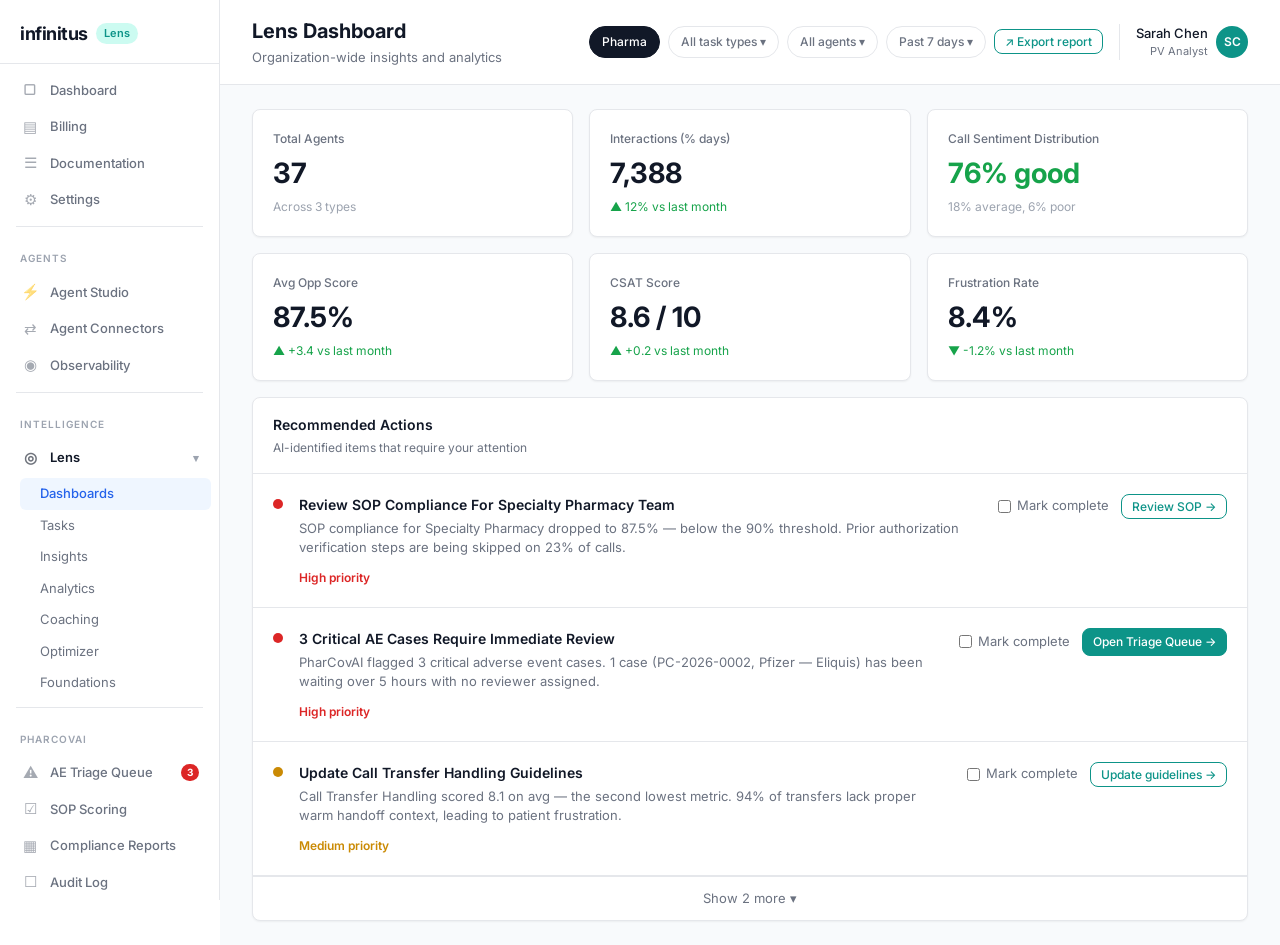
==== demo/index.html @ 4aab5fca "infinitus assignment" ====
<!DOCTYPE html>
<html lang="en">
<head>
  <meta charset="UTF-8">
  <meta name="viewport" content="width=device-width, initial-scale=1.0">
  <title>Infinitus Lens — Dashboard</title>
  <link rel="preconnect" href="https://fonts.googleapis.com">
  <link href="https://fonts.googleapis.com/css2?family=Inter:wght@400;500;600;700&display=swap" rel="stylesheet">
  <link rel="stylesheet" href="css/styles.css">
</head>
<body>

<div class="lens-shell">

  <!-- Sidebar -->
  <aside class="lens-sidebar">
    <div class="lens-brand">
      <span class="lens-brand-text">infinitus</span>
      <span class="lens-brand-badge">Lens</span>
    </div>

    <nav class="lens-nav-section">
      <a href="index.html" class="lens-nav-item">
        <span class="nav-icon">&#9634;</span> Dashboard
      </a>
      <a href="#" class="lens-nav-item">
        <span class="nav-icon">&#9636;</span> Billing
      </a>
      <a href="#" class="lens-nav-item">
        <span class="nav-icon">&#9776;</span> Documentation
      </a>
      <a href="#" class="lens-nav-item">
        <span class="nav-icon">&#9881;</span> Settings
      </a>
    </nav>

    <div class="lens-nav-divider"></div>

    <div class="lens-nav-label">Agents</div>
    <nav class="lens-nav-section">
      <a href="#" class="lens-nav-item">
        <span class="nav-icon">&#9889;</span> Agent Studio
      </a>
      <a href="#" class="lens-nav-item">
        <span class="nav-icon">&#8644;</span> Agent Connectors
      </a>
      <a href="#" class="lens-nav-item">
        <span class="nav-icon">&#9673;</span> Observability
      </a>
    </nav>

    <div class="lens-nav-divider"></div>

    <div class="lens-nav-label">Intelligence</div>
    <nav class="lens-nav-section">
      <a href="#" class="lens-nav-item lens-nav-parent">
        <span class="nav-icon">&#9678;</span> Lens
        <span class="lens-nav-chevron">&#9662;</span>
      </a>
      <div class="lens-nav-children">
        <a href="index.html" class="lens-nav-child active">Dashboards</a>
        <a href="#" class="lens-nav-child">Tasks</a>
        <a href="#" class="lens-nav-child">Insights</a>
        <a href="#" class="lens-nav-child">Analytics</a>
        <a href="#" class="lens-nav-child">Coaching</a>
        <a href="#" class="lens-nav-child">Optimizer</a>
        <a href="#" class="lens-nav-child">Foundations</a>
      </div>
    </nav>

    <div class="lens-nav-divider"></div>

    <div class="lens-nav-label">PharCovAI</div>
    <nav class="lens-nav-section">
      <a href="triage-queue.html" class="lens-nav-item">
        <span class="nav-icon">&#9888;</span> AE Triage Queue
        <span class="lens-nav-badge">3</span>
      </a>
      <a href="#" class="lens-nav-item">
        <span class="nav-icon">&#9745;</span> SOP Scoring
      </a>
      <a href="#" class="lens-nav-item">
        <span class="nav-icon">&#9638;</span> Compliance Reports
      </a>
      <a href="#" class="lens-nav-item">
        <span class="nav-icon">&#9744;</span> Audit Log
      </a>
    </nav>
  </aside>

  <!-- Body -->
  <div class="lens-body">

    <!-- Header -->
    <header class="lens-header">
      <div>
        <h1 class="lens-header-title">Lens Dashboard</h1>
        <p class="lens-header-subtitle">Organization-wide insights and analytics</p>
      </div>
      <div class="lens-header-actions">
        <span class="lens-filter-pill active">Pharma</span>
        <span class="lens-filter-pill">All task types &#9662;</span>
        <span class="lens-filter-pill">All agents &#9662;</span>
        <span class="lens-filter-pill">Past 7 days &#9662;</span>
        <button class="btn btn-secondary btn-sm">&#8599; Export report</button>
        <div class="lens-user">
          <div class="lens-user-info">
            <div class="lens-user-name">Sarah Chen</div>
            <div class="lens-user-role">PV Analyst</div>
          </div>
          <div class="lens-user-avatar">SC</div>
        </div>
      </div>
    </header>

    <!-- Content -->
    <main class="lens-content">

      <!-- Stats Row 1 -->
      <div class="stats-grid">
        <div class="stat-card">
          <div class="stat-label">Total Agents</div>
          <div class="stat-value">37</div>
          <div class="stat-detail">Across 3 types</div>
        </div>
        <div class="stat-card">
          <div class="stat-label">Interactions (% days)</div>
          <div class="stat-value">7,388</div>
          <div class="stat-change positive">&#9650; 12% vs last month</div>
        </div>
        <div class="stat-card">
          <div class="stat-label">Call Sentiment Distribution</div>
          <div class="stat-value" style="color: var(--color-success);">76% good</div>
          <div class="stat-detail">18% average, 6% poor</div>
        </div>
      </div>

      <!-- Stats Row 2 -->
      <div class="stats-grid">
        <div class="stat-card">
          <div class="stat-label">Avg Opp Score</div>
          <div class="stat-value">87.5%</div>
          <div class="stat-change positive">&#9650; +3.4 vs last month</div>
        </div>
        <div class="stat-card">
          <div class="stat-label">CSAT Score</div>
          <div class="stat-value">8.6 / 10</div>
          <div class="stat-change positive">&#9650; +0.2 vs last month</div>
        </div>
        <div class="stat-card">
          <div class="stat-label">Frustration Rate</div>
          <div class="stat-value">8.4%</div>
          <div class="stat-change positive">&#9660; -1.2% vs last month</div>
        </div>
      </div>

      <!-- Recommended Actions -->
      <div class="card mt-4">
        <div class="card-header">
          <div>
            <span class="card-title">Recommended Actions</span>
            <div class="text-sm text-secondary" style="margin-top: 4px;">AI-identified items that require your attention</div>
          </div>
        </div>
        <div class="card-body" style="padding: 0;">

          <!-- Action 1: SOP Compliance -->
          <div class="action-item">
            <div class="action-dot critical"></div>
            <div class="action-content">
              <div class="action-title">Review SOP Compliance For Specialty Pharmacy Team</div>
              <div class="action-desc">SOP compliance for Specialty Pharmacy dropped to 87.5% &mdash; below the 90% threshold. Prior authorization verification steps are being skipped on 23% of calls.</div>
              <span class="action-priority high">High priority</span>
            </div>
            <div class="action-buttons">
              <label class="action-check"><input type="checkbox"> Mark complete</label>
              <button class="btn btn-sm btn-secondary">Review SOP &rarr;</button>
            </div>
          </div>

          <!-- Action 2: PharCovAI AE Cases -->
          <div class="action-item">
            <div class="action-dot critical"></div>
            <div class="action-content">
              <div class="action-title">3 Critical AE Cases Require Immediate Review</div>
              <div class="action-desc">PharCovAI flagged 3 critical adverse event cases. 1 case (PC-2026-0002, Pfizer &mdash; Eliquis) has been waiting over 5 hours with no reviewer assigned.</div>
              <span class="action-priority high">High priority</span>
            </div>
            <div class="action-buttons">
              <label class="action-check"><input type="checkbox"> Mark complete</label>
              <a href="triage-queue.html" class="btn btn-sm btn-primary">Open Triage Queue &rarr;</a>
            </div>
          </div>

          <!-- Action 3: Call Transfer -->
          <div class="action-item">
            <div class="action-dot medium"></div>
            <div class="action-content">
              <div class="action-title">Update Call Transfer Handling Guidelines</div>
              <div class="action-desc">Call Transfer Handling scored 8.1 on avg &mdash; the second lowest metric. 94% of transfers lack proper warm handoff context, leading to patient frustration.</div>
              <span class="action-priority medium">Medium priority</span>
            </div>
            <div class="action-buttons">
              <label class="action-check"><input type="checkbox"> Mark complete</label>
              <button class="btn btn-sm btn-secondary">Update guidelines &rarr;</button>
            </div>
          </div>

          <div class="action-show-more">Show 2 more &#9662;</div>
        </div>
      </div>

    </main>
  </div>
</div>

</body>
</html>
---- demo/css/styles.css ----
/* PharCovAI Demo — Design System */

/* ========== CSS Variables ========== */
:root {
  --color-primary: #000000;
  --color-background: #FFFFFF;
  --color-surface: #F8F9FA;
  --color-accent: #0D9488;
  --color-accent-hover: #0F766E;
  --color-accent-light: #CCFBF1;
  --color-gradient-start: #0D9488;
  --color-gradient-end: #0EA5E9;
  --color-border: #E5E7EB;
  --color-text: #111827;
  --color-text-secondary: #6B7280;
  --color-text-muted: #9CA3AF;

  --color-severity-critical: #DC2626;
  --color-severity-critical-bg: #FEE2E2;
  --color-severity-high: #EA580C;
  --color-severity-high-bg: #FFF7ED;
  --color-severity-medium: #CA8A04;
  --color-severity-medium-bg: #FEFCE8;
  --color-severity-low: #16A34A;
  --color-severity-low-bg: #F0FDF4;

  --color-status-new: #3B82F6;
  --color-status-review: #8B5CF6;
  --color-status-confirmed: #16A34A;
  --color-status-dismissed: #6B7280;
  --color-status-escalated: #EA580C;

  --color-danger: #DC2626;
  --color-warning: #EA580C;
  --color-success: #16A34A;

  --font-family: 'Inter', -apple-system, BlinkMacSystemFont, 'Segoe UI', sans-serif;
  --border-radius: 8px;
  --border-radius-sm: 4px;
  --border-radius-pill: 999px;
  --shadow-sm: 0 1px 2px rgba(0, 0, 0, 0.05);
  --shadow-md: 0 1px 3px rgba(0, 0, 0, 0.1), 0 1px 2px rgba(0, 0, 0, 0.06);
  --shadow-lg: 0 4px 6px rgba(0, 0, 0, 0.1);
  --transition: 150ms ease;
}

/* ========== Reset & Base ========== */
*, *::before, *::after {
  box-sizing: border-box;
  margin: 0;
  padding: 0;
}

html {
  font-size: 14px;
  -webkit-font-smoothing: antialiased;
}

body {
  font-family: var(--font-family);
  color: var(--color-text);
  background: var(--color-background);
  line-height: 1.5;
  min-height: 100vh;
}

a {
  color: var(--color-accent);
  text-decoration: none;
}

a:hover {
  text-decoration: underline;
}

/* ========== Typography ========== */
h1 { font-size: 24px; font-weight: 700; }
h2 { font-size: 18px; font-weight: 600; }
h3 { font-size: 16px; font-weight: 600; }
h4 { font-size: 14px; font-weight: 600; }

.text-secondary { color: var(--color-text-secondary); }
.text-muted { color: var(--color-text-muted); }
.text-sm { font-size: 12px; }
.text-xs { font-size: 11px; }
.font-medium { font-weight: 500; }
.font-semibold { font-weight: 600; }

/* ========== Lens Shell ========== */
.lens-shell {
  display: flex;
  min-height: 100vh;
}

.lens-sidebar {
  width: 220px;
  background: #FFFFFF;
  border-right: 1px solid var(--color-border);
  flex-shrink: 0;
  position: fixed;
  top: 0;
  left: 0;
  height: 100vh;
  overflow-y: auto;
  z-index: 50;
}

.lens-body {
  flex: 1;
  margin-left: 220px;
  display: flex;
  flex-direction: column;
  min-height: 100vh;
}

.lens-brand {
  display: flex;
  align-items: center;
  gap: 8px;
  padding: 20px 20px 16px;
  border-bottom: 1px solid var(--color-border);
  margin-bottom: 8px;
}

.lens-brand-text {
  font-size: 18px;
  font-weight: 700;
  color: var(--color-text);
  letter-spacing: -0.5px;
}

.lens-brand-badge {
  font-size: 11px;
  font-weight: 600;
  color: var(--color-accent);
  background: var(--color-accent-light);
  padding: 2px 8px;
  border-radius: var(--border-radius-pill);
}

.lens-nav-label {
  font-size: 10px;
  font-weight: 600;
  text-transform: uppercase;
  letter-spacing: 1px;
  color: var(--color-text-muted);
  padding: 16px 20px 8px;
}

.lens-nav-section {
  padding: 0 8px;
}

.lens-nav-item {
  display: flex;
  align-items: center;
  gap: 10px;
  padding: 7px 12px;
  font-size: 13px;
  font-weight: 500;
  color: var(--color-text-secondary);
  border-radius: 6px;
  cursor: pointer;
  transition: all 150ms ease;
  text-decoration: none;
}

.lens-nav-item:hover {
  background: #F1F5F9;
  color: var(--color-text);
  text-decoration: none;
}

.lens-nav-item.active {
  background: #EFF6FF;
  color: #2563EB;
}

.lens-nav-item .nav-icon {
  font-size: 15px;
  width: 20px;
  text-align: center;
  opacity: 0.6;
}

.lens-nav-item.active .nav-icon {
  opacity: 1;
}

.lens-nav-badge {
  margin-left: auto;
  background: var(--color-severity-critical);
  color: white;
  font-size: 10px;
  font-weight: 700;
  padding: 1px 6px;
  border-radius: var(--border-radius-pill);
  min-width: 18px;
  text-align: center;
}

.lens-nav-parent {
  font-weight: 600;
  color: var(--color-text);
}

.lens-nav-chevron {
  margin-left: auto;
  font-size: 11px;
  color: var(--color-text-muted);
}

.lens-nav-children {
  padding-left: 12px;
  margin-top: 2px;
}

.lens-nav-child {
  display: flex;
  align-items: center;
  gap: 8px;
  padding: 6px 12px 6px 20px;
  font-size: 13px;
  color: var(--color-text-secondary);
  border-radius: 6px;
  cursor: pointer;
  transition: all 150ms ease;
  text-decoration: none;
}

.lens-nav-child:hover {
  background: #F1F5F9;
  color: var(--color-text);
  text-decoration: none;
}

.lens-nav-child.active {
  background: #EFF6FF;
  color: #2563EB;
  font-weight: 500;
}

.lens-nav-divider {
  height: 1px;
  background: var(--color-border);
  margin: 8px 16px;
}

/* ========== Lens Header ========== */
.lens-header {
  display: flex;
  align-items: center;
  justify-content: space-between;
  padding: 16px 32px;
  background: white;
  border-bottom: 1px solid var(--color-border);
  position: sticky;
  top: 0;
  z-index: 100;
  min-height: 64px;
}

.lens-header-title {
  font-size: 20px;
  font-weight: 700;
  color: var(--color-text);
  margin: 0;
}

.lens-header-subtitle {
  font-size: 13px;
  color: var(--color-text-secondary);
  margin-top: 2px;
}

.lens-header-actions {
  display: flex;
  align-items: center;
  gap: 8px;
}

.lens-filter-pill {
  display: inline-flex;
  align-items: center;
  gap: 4px;
  padding: 6px 12px;
  font-size: 12px;
  font-weight: 500;
  color: var(--color-text-secondary);
  background: white;
  border: 1px solid var(--color-border);
  border-radius: var(--border-radius-pill);
  cursor: pointer;
  transition: all 150ms ease;
}

.lens-filter-pill:hover {
  border-color: var(--color-text-muted);
}

.lens-filter-pill.active {
  background: var(--color-text);
  color: white;
  border-color: var(--color-text);
}

/* ========== Lens Content ========== */
.lens-content {
  flex: 1;
  padding: 24px 32px;
  background: #F8FAFC;
}

/* ========== Lens User ========== */
.lens-user {
  display: flex;
  align-items: center;
  gap: 8px;
  margin-left: 8px;
  padding-left: 16px;
  border-left: 1px solid var(--color-border);
}

.lens-user-info {
  text-align: right;
}

.lens-user-name {
  font-size: 13px;
  font-weight: 500;
  color: var(--color-text);
}

.lens-user-role {
  font-size: 11px;
  color: var(--color-text-secondary);
}

.lens-user-avatar {
  width: 32px;
  height: 32px;
  border-radius: 50%;
  background: var(--color-accent);
  display: flex;
  align-items: center;
  justify-content: center;
  font-size: 12px;
  font-weight: 600;
  color: white;
}

/* ========== Breadcrumb ========== */
.lens-breadcrumb {
  display: flex;
  align-items: center;
  gap: 6px;
  font-size: 12px;
  color: var(--color-text-muted);
  margin-bottom: 4px;
}

.lens-breadcrumb a {
  color: var(--color-text-secondary);
  text-decoration: none;
}

.lens-breadcrumb a:hover {
  color: var(--color-accent);
}

/* ========== Layout ========== */
.page-layout {
  display: flex;
  flex: 1;
}

.sidebar {
  width: 220px;
  border-right: 1px solid var(--color-border);
  background: var(--color-surface);
  padding: 20px;
  flex-shrink: 0;
  overflow-y: auto;
}

.main-content {
  flex: 1;
  padding: 24px;
  overflow-x: auto;
}

/* ========== Cards ========== */
.card {
  background: white;
  border: 1px solid var(--color-border);
  border-radius: var(--border-radius);
  box-shadow: var(--shadow-sm);
}

.card-header {
  padding: 16px 20px;
  border-bottom: 1px solid var(--color-border);
  display: flex;
  align-items: center;
  justify-content: space-between;
}

.card-body {
  padding: 20px;
}

.card-title {
  font-size: 14px;
  font-weight: 600;
  color: var(--color-text);
}

/* ========== Badges ========== */
.badge {
  display: inline-flex;
  align-items: center;
  padding: 2px 8px;
  border-radius: var(--border-radius-pill);
  font-size: 11px;
  font-weight: 600;
  text-transform: uppercase;
  letter-spacing: 0.5px;
  white-space: nowrap;
}

.badge-critical { background: var(--color-severity-critical); color: white; }
.badge-high { background: var(--color-severity-high); color: white; }
.badge-medium { background: var(--color-severity-medium); color: white; }
.badge-low { background: var(--color-severity-low); color: white; }

.badge-new { background: var(--color-status-new); color: white; }
.badge-review { background: var(--color-status-review); color: white; }
.badge-confirmed { background: var(--color-status-confirmed); color: white; }
.badge-dismissed { background: var(--color-status-dismissed); color: white; }
.badge-escalated { background: var(--color-status-escalated); color: white; }

.badge-outline {
  background: transparent;
  border: 1px solid var(--color-border);
  color: var(--color-text-secondary);
}

/* ========== Buttons ========== */
.btn {
  display: inline-flex;
  align-items: center;
  gap: 6px;
  padding: 8px 16px;
  font-size: 13px;
  font-weight: 500;
  border-radius: var(--border-radius);
  border: 1px solid transparent;
  cursor: pointer;
  transition: all var(--transition);
  font-family: var(--font-family);
}

.btn:hover { opacity: 0.9; }

.btn-primary {
  background: var(--color-accent);
  color: white;
  border-color: var(--color-accent);
}
.btn-primary:hover { background: var(--color-accent-hover); }

.btn-secondary {
  background: white;
  color: var(--color-accent);
  border-color: var(--color-accent);
}
.btn-secondary:hover { background: var(--color-accent-light); }

.btn-danger {
  background: white;
  color: var(--color-danger);
  border-color: var(--color-danger);
}
.btn-danger:hover { background: #FEE2E2; }

.btn-warning {
  background: white;
  color: var(--color-warning);
  border-color: var(--color-warning);
}
.btn-warning:hover { background: #FFF7ED; }

.btn-ghost {
  background: transparent;
  color: var(--color-text-secondary);
  border-color: transparent;
}
.btn-ghost:hover { background: var(--color-surface); }

.btn-sm { padding: 4px 10px; font-size: 12px; }
.btn-lg { padding: 10px 20px; font-size: 14px; }

/* ========== Summary Bar ========== */
.summary-bar {
  display: flex;
  align-items: center;
  gap: 16px;
  padding: 12px 16px;
  background: var(--color-surface);
  border: 1px solid var(--color-border);
  border-radius: var(--border-radius);
  margin-bottom: 16px;
}

.summary-stat {
  display: flex;
  align-items: center;
  gap: 6px;
  font-size: 13px;
}

.summary-stat-value {
  font-weight: 700;
  font-size: 18px;
}

.summary-divider {
  width: 1px;
  height: 24px;
  background: var(--color-border);
}

.summary-alert {
  margin-left: auto;
  color: var(--color-severity-critical);
  font-weight: 600;
  font-size: 13px;
  display: flex;
  align-items: center;
  gap: 6px;
}

.pulse-dot {
  width: 8px;
  height: 8px;
  border-radius: 50%;
  background: var(--color-severity-critical);
  animation: pulse 1.5s infinite;
}

@keyframes pulse {
  0%, 100% { opacity: 1; transform: scale(1); }
  50% { opacity: 0.5; transform: scale(1.2); }
}

/* ========== Data Table ========== */
.data-table {
  width: 100%;
  border-collapse: collapse;
  border: 1px solid var(--color-border);
  border-radius: var(--border-radius);
  overflow: hidden;
}

.data-table thead {
  background: var(--color-surface);
}

.data-table th {
  padding: 10px 12px;
  font-size: 12px;
  font-weight: 600;
  text-transform: uppercase;
  letter-spacing: 0.5px;
  color: var(--color-text-secondary);
  text-align: left;
  border-bottom: 2px solid var(--color-border);
  cursor: pointer;
  user-select: none;
  white-space: nowrap;
}

.data-table th:hover {
  color: var(--color-text);
  background: #F0F1F3;
}

.data-table th .sort-arrow {
  font-size: 10px;
  margin-left: 4px;
  opacity: 0.3;
}

.data-table th.sorted .sort-arrow {
  opacity: 1;
  color: var(--color-accent);
}

.data-table td {
  padding: 12px;
  border-bottom: 1px solid var(--color-border);
  font-size: 13px;
  vertical-align: middle;
}

.data-table tbody tr {
  cursor: pointer;
  transition: background var(--transition);
}

.data-table tbody tr:hover {
  background: var(--color-accent-light);
}

.data-table tbody tr.row-critical {
  border-left: 3px solid var(--color-severity-critical);
}

.data-table tbody tr:last-child td {
  border-bottom: none;
}

/* ========== Confidence Indicator ========== */
.confidence {
  display: flex;
  align-items: center;
  gap: 6px;
}

.confidence-bar {
  width: 40px;
  height: 6px;
  background: var(--color-border);
  border-radius: 3px;
  overflow: hidden;
}

.confidence-fill {
  height: 100%;
  border-radius: 3px;
}

.confidence-high { background: var(--color-success); }
.confidence-mid { background: var(--color-accent); }
.confidence-low { background: var(--color-severity-medium); }
.confidence-vlow { background: var(--color-danger); }

/* ========== SLA Countdown ========== */
.sla { font-weight: 500; font-size: 13px; }
.sla-safe { color: var(--color-text-secondary); }
.sla-warning { color: var(--color-severity-medium); font-weight: 600; }
.sla-urgent { color: var(--color-severity-high); font-weight: 700; }
.sla-critical { color: var(--color-severity-critical); font-weight: 700; }

/* ========== Time Waiting ========== */
.time-waiting { font-size: 13px; }
.time-waiting.overdue { color: var(--color-danger); font-weight: 600; }

/* ========== Source Badge ========== */
.source-badge {
  display: inline-flex;
  align-items: center;
  gap: 4px;
  font-size: 12px;
  color: var(--color-text-secondary);
}

.source-icon { font-size: 14px; }

/* ========== Sidebar Filters ========== */
.filter-group {
  margin-bottom: 20px;
}

.filter-group-title {
  font-size: 11px;
  font-weight: 600;
  text-transform: uppercase;
  letter-spacing: 0.5px;
  color: var(--color-text-secondary);
  margin-bottom: 8px;
}

.filter-option {
  display: flex;
  align-items: center;
  gap: 8px;
  padding: 4px 0;
  font-size: 13px;
  cursor: pointer;
}

.filter-option input[type="checkbox"] {
  accent-color: var(--color-accent);
  width: 14px;
  height: 14px;
}

.filter-select {
  width: 100%;
  padding: 6px 10px;
  font-size: 13px;
  border: 1px solid var(--color-border);
  border-radius: var(--border-radius-sm);
  background: white;
  font-family: var(--font-family);
  color: var(--color-text);
}

/* ========== Case Detail Layout ========== */
.detail-layout {
  display: grid;
  grid-template-columns: 60% 40%;
  gap: 20px;
  padding: 24px;
}

.detail-left, .detail-right {
  display: flex;
  flex-direction: column;
  gap: 16px;
}

/* ========== Back Link ========== */
.back-link {
  display: inline-flex;
  align-items: center;
  gap: 6px;
  font-size: 13px;
  color: var(--color-text-secondary);
  padding: 12px 24px;
  border-bottom: 1px solid var(--color-border);
}

.back-link:hover {
  color: var(--color-accent);
  text-decoration: none;
}

/* ========== Case Summary (Sticky) ========== */
.case-summary {
  position: sticky;
  top: 65px;
  z-index: 50;
  background: white;
  border: 1px solid var(--color-border);
  border-radius: var(--border-radius);
  box-shadow: var(--shadow-md);
  padding: 16px 20px;
  display: grid;
  grid-template-columns: repeat(auto-fit, minmax(120px, 1fr));
  gap: 12px;
}

.case-summary-field {
  display: flex;
  flex-direction: column;
  gap: 2px;
}

.case-summary-label {
  font-size: 11px;
  font-weight: 500;
  color: var(--color-text-secondary);
  text-transform: uppercase;
  letter-spacing: 0.5px;
}

.case-summary-value {
  font-size: 14px;
  font-weight: 600;
}

/* ========== Transcript Viewer ========== */
.transcript {
  border: 1px solid var(--color-border);
  border-radius: var(--border-radius);
  max-height: 400px;
  overflow-y: auto;
}

.transcript-header {
  padding: 12px 16px;
  border-bottom: 1px solid var(--color-border);
  display: flex;
  align-items: center;
  justify-content: space-between;
  background: var(--color-surface);
  position: sticky;
  top: 0;
}

.transcript-body {
  padding: 16px;
}

.transcript-turn {
  display: flex;
  gap: 12px;
  margin-bottom: 16px;
}

.transcript-speaker {
  font-size: 12px;
  font-weight: 600;
  min-width: 60px;
  padding-top: 2px;
}

.transcript-speaker.agent { color: var(--color-status-new); }
.transcript-speaker.patient { color: var(--color-text-secondary); }

.transcript-text {
  font-size: 14px;
  line-height: 1.6;
  flex: 1;
}

.transcript-timestamp {
  font-size: 11px;
  color: var(--color-text-muted);
  min-width: 40px;
}

.transcript-turn.flagged {
  background: #FEF3C7;
  border-left: 3px solid var(--color-severity-medium);
  padding: 12px;
  border-radius: 0 var(--border-radius-sm) var(--border-radius-sm) 0;
  margin-left: -16px;
  margin-right: -16px;
  padding-left: 28px;
}

.flagged-label {
  font-size: 11px;
  font-weight: 600;
  color: var(--color-severity-high);
  display: flex;
  align-items: center;
  gap: 4px;
  margin-bottom: 4px;
}

/* ========== Audio Player ========== */
.audio-player {
  display: flex;
  align-items: center;
  gap: 12px;
  padding: 12px 16px;
  background: var(--color-surface);
  border: 1px solid var(--color-border);
  border-radius: var(--border-radius);
}

.audio-play-btn {
  width: 36px;
  height: 36px;
  border-radius: 50%;
  background: var(--color-accent);
  color: white;
  display: flex;
  align-items: center;
  justify-content: center;
  border: none;
  cursor: pointer;
  font-size: 14px;
}

.audio-progress {
  flex: 1;
  height: 4px;
  background: var(--color-border);
  border-radius: 2px;
  position: relative;
}

.audio-progress-fill {
  height: 100%;
  background: var(--color-accent);
  border-radius: 2px;
  width: 20%;
}

.audio-time {
  font-size: 12px;
  color: var(--color-text-secondary);
  white-space: nowrap;
}

.audio-jump {
  font-size: 12px;
  color: var(--color-accent);
  cursor: pointer;
  white-space: nowrap;
}

/* ========== MedWatch Form ========== */
.medwatch-form {
  display: flex;
  flex-direction: column;
  gap: 12px;
}

.form-field {
  display: flex;
  flex-direction: column;
  gap: 4px;
}

.form-label {
  font-size: 12px;
  font-weight: 500;
  color: var(--color-text-secondary);
  display: flex;
  align-items: center;
  gap: 6px;
}

.form-label .ai-tag {
  font-size: 10px;
  color: var(--color-accent);
  background: var(--color-accent-light);
  padding: 1px 6px;
  border-radius: var(--border-radius-pill);
}

.form-input,
.form-textarea,
.form-select {
  padding: 8px 10px;
  border: 1px solid var(--color-border);
  border-radius: var(--border-radius-sm);
  font-size: 13px;
  font-family: var(--font-family);
  color: var(--color-text);
  transition: border-color var(--transition);
}

.form-input:focus,
.form-textarea:focus,
.form-select:focus {
  outline: none;
  border-color: var(--color-accent);
  box-shadow: 0 0 0 3px rgba(13, 148, 136, 0.1);
}

.form-textarea {
  min-height: 60px;
  resize: vertical;
}

.form-modified {
  border-color: var(--color-accent);
}

.modified-indicator {
  font-size: 10px;
  color: var(--color-accent);
  font-weight: 500;
}

/* ========== AI Reasoning Card ========== */
.reasoning-text {
  font-size: 13px;
  line-height: 1.6;
  color: var(--color-text);
  padding: 12px;
  background: var(--color-surface);
  border-radius: var(--border-radius-sm);
  border-left: 3px solid var(--color-accent);
}

.reasoning-signals {
  display: flex;
  flex-direction: column;
  gap: 6px;
  margin-top: 12px;
}

.reasoning-signal {
  display: flex;
  align-items: center;
  gap: 8px;
  font-size: 13px;
}

.reasoning-signal-dot {
  width: 6px;
  height: 6px;
  border-radius: 50%;
  background: var(--color-accent);
}

/* ========== Decision Actions ========== */
.decision-actions {
  display: flex;
  gap: 12px;
  padding: 16px 20px;
  border-top: 1px solid var(--color-border);
}

.decision-summary {
  padding: 16px 20px;
  background: var(--color-accent-light);
  border-radius: var(--border-radius);
  display: flex;
  align-items: center;
  gap: 12px;
}

.decision-summary-icon {
  font-size: 20px;
}

.decision-summary-text {
  font-size: 14px;
  font-weight: 500;
}

.decision-summary-meta {
  font-size: 12px;
  color: var(--color-text-secondary);
}

/* ========== Audit Trail ========== */
.audit-trail {
  display: flex;
  flex-direction: column;
}

.audit-entry {
  display: flex;
  gap: 12px;
  padding: 10px 0;
  border-bottom: 1px solid var(--color-border);
  font-size: 13px;
}

.audit-entry:last-child {
  border-bottom: none;
}

.audit-time {
  font-size: 12px;
  color: var(--color-text-muted);
  min-width: 90px;
  white-space: nowrap;
}

.audit-event {
  flex: 1;
  color: var(--color-text);
}

.audit-actor {
  font-size: 12px;
  color: var(--color-text-secondary);
  min-width: 100px;
  text-align: right;
}

.audit-dot {
  width: 8px;
  height: 8px;
  border-radius: 50%;
  background: var(--color-border);
  margin-top: 5px;
  flex-shrink: 0;
}

.audit-entry:first-child .audit-dot {
  background: var(--color-accent);
}

/* ========== Modal ========== */
.modal-overlay {
  position: fixed;
  inset: 0;
  background: rgba(0, 0, 0, 0.5);
  display: flex;
  align-items: center;
  justify-content: center;
  z-index: 200;
  opacity: 0;
  visibility: hidden;
  transition: all var(--transition);
}

.modal-overlay.active {
  opacity: 1;
  visibility: visible;
}

.modal {
  background: white;
  border-radius: var(--border-radius);
  box-shadow: var(--shadow-lg);
  width: 100%;
  max-width: 480px;
  transform: translateY(20px);
  transition: transform var(--transition);
}

.modal-overlay.active .modal {
  transform: translateY(0);
}

.modal-header {
  padding: 16px 20px;
  border-bottom: 1px solid var(--color-border);
  display: flex;
  align-items: center;
  justify-content: space-between;
}

.modal-title {
  font-size: 16px;
  font-weight: 600;
}

.modal-close {
  background: none;
  border: none;
  font-size: 18px;
  color: var(--color-text-secondary);
  cursor: pointer;
  padding: 4px;
}

.modal-body {
  padding: 20px;
}

.modal-footer {
  padding: 16px 20px;
  border-top: 1px solid var(--color-border);
  display: flex;
  justify-content: flex-end;
  gap: 8px;
}

/* ========== Toast Notification ========== */
.toast {
  position: fixed;
  bottom: 24px;
  right: 24px;
  background: var(--color-primary);
  color: white;
  padding: 12px 20px;
  border-radius: var(--border-radius);
  font-size: 13px;
  box-shadow: var(--shadow-lg);
  z-index: 300;
  transform: translateY(100px);
  opacity: 0;
  transition: all 300ms ease;
}

.toast.show {
  transform: translateY(0);
  opacity: 1;
}

/* ========== Utility ========== */
.flex { display: flex; }
.flex-col { flex-direction: column; }
.items-center { align-items: center; }
.justify-between { justify-content: space-between; }
.gap-2 { gap: 8px; }
.gap-3 { gap: 12px; }
.gap-4 { gap: 16px; }
.mt-2 { margin-top: 8px; }
.mt-4 { margin-top: 16px; }
.mb-2 { margin-bottom: 8px; }
.mb-4 { margin-bottom: 16px; }
.p-4 { padding: 16px; }
.w-full { width: 100%; }
.truncate { overflow: hidden; text-overflow: ellipsis; white-space: nowrap; }

/* ========== Stats Grid (Dashboard) ========== */
.stats-grid {
  display: grid;
  grid-template-columns: repeat(3, 1fr);
  gap: 16px;
  margin-bottom: 16px;
}

.stat-card {
  background: white;
  border: 1px solid var(--color-border);
  border-radius: var(--border-radius);
  padding: 20px;
  box-shadow: var(--shadow-sm);
}

.stat-label {
  font-size: 12px;
  font-weight: 500;
  color: var(--color-text-secondary);
  margin-bottom: 4px;
}

.stat-value {
  font-size: 28px;
  font-weight: 700;
  color: var(--color-text);
}

.stat-detail {
  font-size: 12px;
  color: var(--color-text-muted);
  margin-top: 4px;
}

.stat-change {
  font-size: 12px;
  margin-top: 4px;
  display: flex;
  align-items: center;
  gap: 4px;
}

.stat-change.positive { color: var(--color-success); }
.stat-change.negative { color: var(--color-danger); }
.stat-change.neutral { color: var(--color-text-secondary); }

/* ========== Recommended Actions (Dashboard) ========== */
.action-item {
  display: flex;
  align-items: flex-start;
  gap: 16px;
  padding: 20px;
  border-bottom: 1px solid var(--color-border);
}

.action-item:last-child {
  border-bottom: none;
}

.action-dot {
  width: 10px;
  height: 10px;
  border-radius: 50%;
  margin-top: 5px;
  flex-shrink: 0;
}

.action-dot.critical { background: var(--color-severity-critical); }
.action-dot.high { background: var(--color-severity-high); }
.action-dot.medium { background: var(--color-severity-medium); }

.action-content {
  flex: 1;
}

.action-title {
  font-size: 14px;
  font-weight: 600;
  color: var(--color-text);
  margin-bottom: 4px;
}

.action-desc {
  font-size: 13px;
  color: var(--color-text-secondary);
  line-height: 1.5;
  margin-bottom: 8px;
}

.action-priority {
  display: inline-block;
  font-size: 12px;
  font-weight: 600;
}

.action-priority.high { color: var(--color-severity-critical); }
.action-priority.medium { color: var(--color-severity-medium); }

.action-buttons {
  display: flex;
  align-items: center;
  gap: 12px;
  flex-shrink: 0;
}

.action-check {
  display: flex;
  align-items: center;
  gap: 6px;
  font-size: 13px;
  color: var(--color-text-secondary);
  cursor: pointer;
  white-space: nowrap;
}

.action-check input[type="checkbox"] {
  accent-color: var(--color-accent);
}

.action-show-more {
  padding: 12px 20px;
  text-align: center;
  font-size: 13px;
  color: var(--color-text-secondary);
  cursor: pointer;
  border-top: 1px solid var(--color-border);
}

.action-show-more:hover {
  color: var(--color-accent);
}
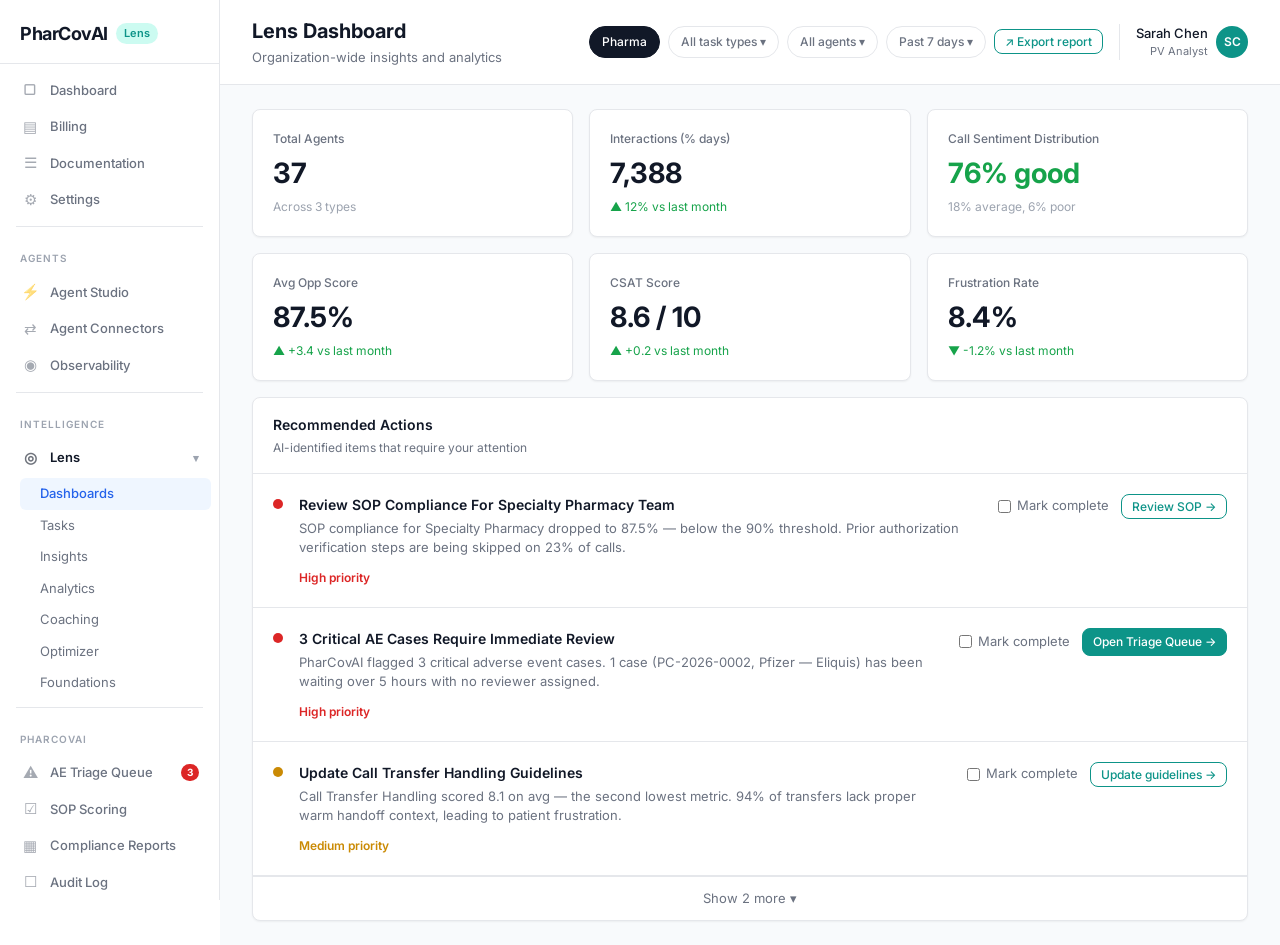
==== commit 2b05f3a6: "Replace all Infinitus references with generic names across repo - Infinitus Lens → AI Lens - Infinit" ====
--- a/demo/index.html
+++ b/demo/index.html
@@ -3,7 +3,7 @@
 <head>
   <meta charset="UTF-8">
   <meta name="viewport" content="width=device-width, initial-scale=1.0">
-  <title>Infinitus Lens — Dashboard</title>
+  <title>AI Lens — Dashboard</title>
   <link rel="preconnect" href="https://fonts.googleapis.com">
   <link href="https://fonts.googleapis.com/css2?family=Inter:wght@400;500;600;700&display=swap" rel="stylesheet">
   <link rel="stylesheet" href="css/styles.css">
@@ -15,7 +15,7 @@
   <!-- Sidebar -->
   <aside class="lens-sidebar">
     <div class="lens-brand">
-      <span class="lens-brand-text">infinitus</span>
+      <span class="lens-brand-text">PharCovAI</span>
       <span class="lens-brand-badge">Lens</span>
     </div>
 
